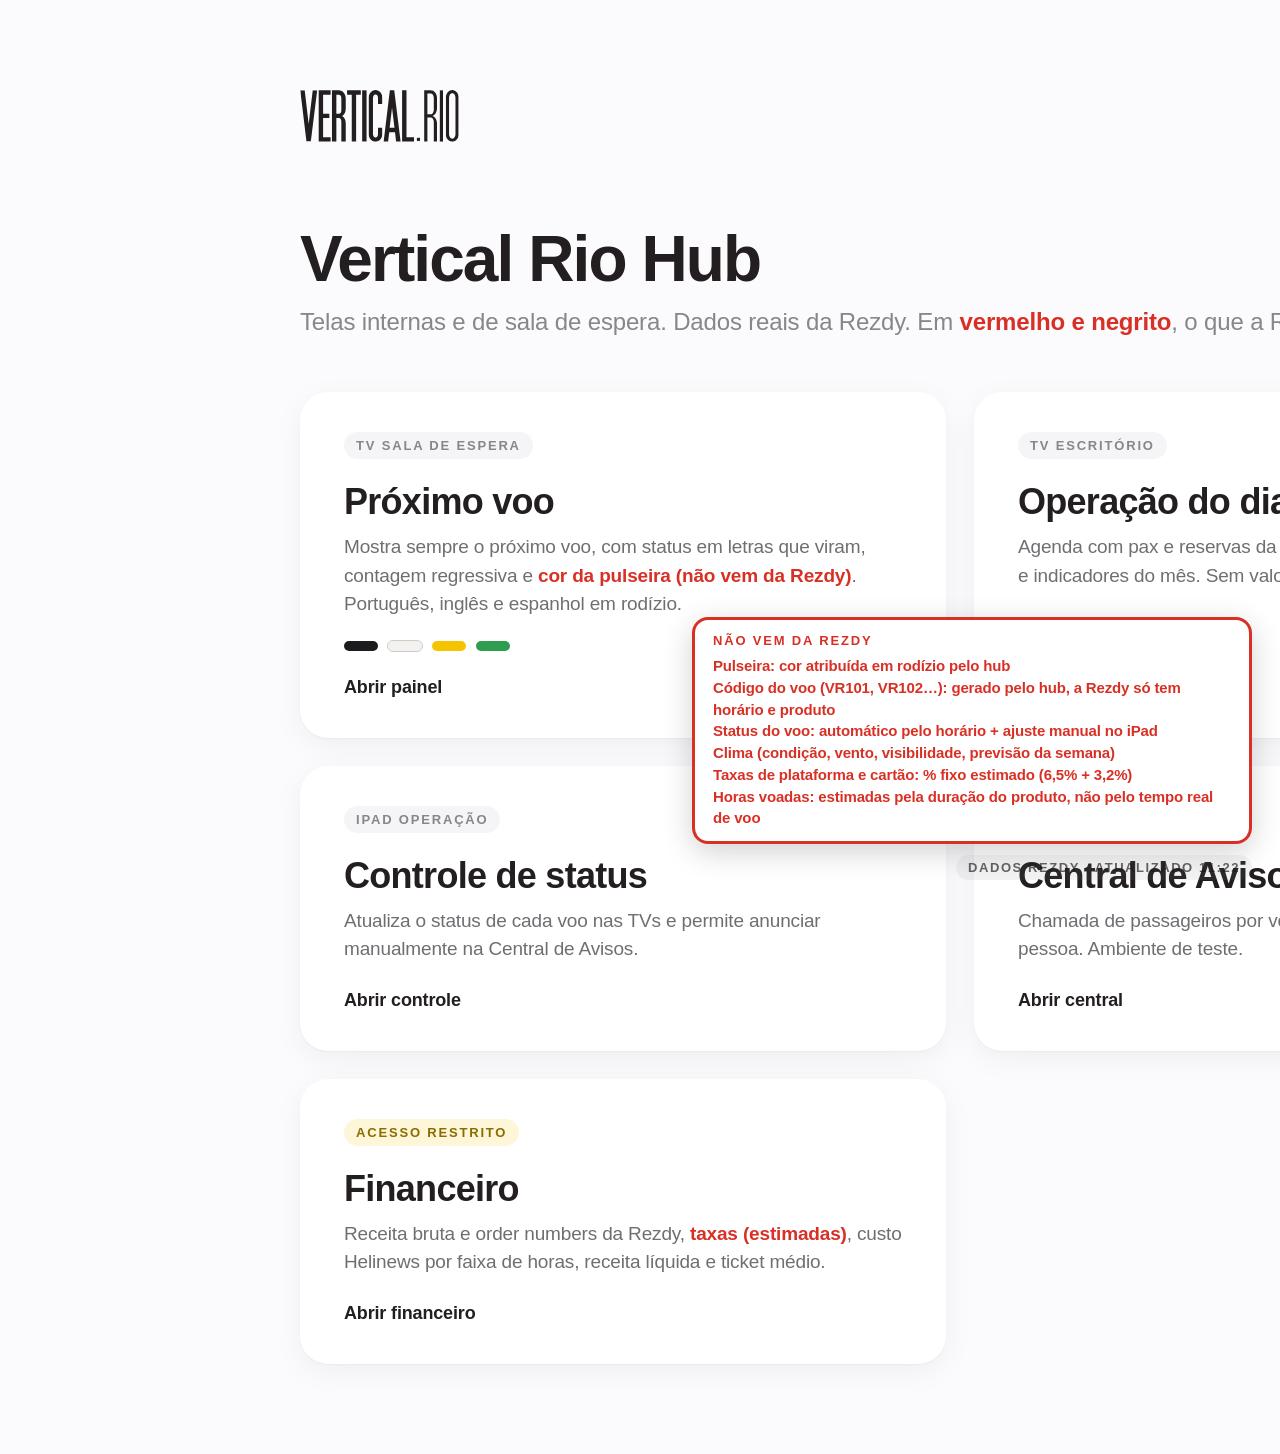
==== index.html @ 0a163457 "Hub Vertical Rio com dados da Rezdy Co-Authored-By: Claude Opus 5.5 <noreply@anthropic.com>" ====
<!doctype html><html lang="pt-BR"><head><meta charset="utf-8"><title>Vertical Rio Hub</title>
<link rel="stylesheet" href="assets/base.css">
<style>
html,body{height:auto;min-height:1080px;overflow:auto}
main{max-width:1440px;margin:0 auto;padding:90px 60px;animation:entra .6s ease}
.topo{display:flex;align-items:center;justify-content:space-between}.placa-logo{padding:0;background:none}.placa-logo img{height:52px}
.data{font-size:20px;color:var(--suave);font-weight:500}
h1{font-size:64px;font-weight:700;letter-spacing:-.03em;margin:80px 0 12px}
.sub{font-size:24px;color:var(--suave);margin-bottom:56px}
.grade{display:grid;grid-template-columns:repeat(2,1fr);gap:28px}
a.card{display:block;text-decoration:none;color:inherit;background:#fff;border-radius:28px;padding:40px 44px;box-shadow:0 1px 2px rgba(0,0,0,.04),0 8px 30px rgba(0,0,0,.05);transition:transform .25s ease,box-shadow .25s ease}
a.card:hover{transform:translateY(-4px);box-shadow:0 2px 4px rgba(0,0,0,.05),0 18px 50px rgba(0,0,0,.09)}
.tag{display:inline-block;font-size:13px;font-weight:600;letter-spacing:.14em;color:var(--suave);background:var(--card);padding:6px 12px;border-radius:999px}
.tag.r{background:#fdf6d8;color:#8a6d00}
.card h2{font-size:36px;font-weight:600;letter-spacing:-.02em;margin:22px 0 10px}.card p{font-size:19px;color:#6e6e73;line-height:1.5}
.card .ir{margin-top:26px;font-size:18px;font-weight:600}
.mini{display:flex;gap:10px;margin-top:22px}.mini i{width:34px;height:10px;border-radius:999px}
</style></head><body><main>
<div class="topo"><div class="placa-logo"><img src="assets/logo_vertical_rio.svg" alt="Vertical Rio"></div><div class="data" id="dt"></div></div>
<h1>Vertical Rio Hub</h1><div class="sub">Telas internas e de sala de espera. Dados reais da Rezdy. Em <b class="falta">vermelho e negrito</b>, o que a Rezdy não fornece.</div>
<div class="grade">
<a class="card" href="tv_sala_espera.html"><span class="tag">TV SALA DE ESPERA</span><h2>Próximo voo</h2><p>Mostra sempre o próximo voo, com status em letras que viram, contagem regressiva e <b class="falta">cor da pulseira (não vem da Rezdy)</b>. Português, inglês e espanhol em rodízio.</p><div class="mini"><i style="background:#1c1c1e"></i><i style="background:#f4f2ee;outline:1px solid #ccc"></i><i style="background:#f5c400"></i><i style="background:#2e9d4f"></i></div><div class="ir">Abrir painel</div></a>
<a class="card" href="tv_escritorio.html"><span class="tag">TV ESCRITÓRIO</span><h2>Operação do dia</h2><p>Agenda com pax e reservas da Rezdy, <b class="falta">clima (não vem da Rezdy)</b> e indicadores do mês. Sem valores financeiros.</p><div class="ir">Abrir tela</div></a>
<a class="card" href="ipad_operacao.html"><span class="tag">IPAD OPERAÇÃO</span><h2>Controle de status</h2><p>Atualiza o status de cada voo nas TVs e permite anunciar manualmente na Central de Avisos.</p><div class="ir">Abrir controle</div></a>
<a class="card" href="central_avisos.html"><span class="tag">ANUNCIAR</span><h2>Central de Avisos</h2><p>Chamada de passageiros por voz, acionada sempre por uma pessoa. Ambiente de teste.</p><div class="ir">Abrir central</div></a>
<a class="card" href="hub_financeiro.html"><span class="tag r">ACESSO RESTRITO</span><h2>Financeiro</h2><p>Receita bruta e order numbers da Rezdy, <b class="falta">taxas (estimadas)</b>, custo Helinews por faixa de horas, receita líquida e ticket médio.</p><div class="ir">Abrir financeiro</div></a>
</div></main><div class="amostra">DADOS DE EXEMPLO</div>
<script src="assets/rezdy_dados.js"></script>
<script src="assets/dados.js"></script>
<script>document.getElementById('dt').textContent=dataLonga();marcaOrigem(['Pulseira: cor atribuída em rodízio pelo hub','Código do voo (VR101, VR102…): gerado pelo hub, a Rezdy só tem horário e produto','Status do voo: automático pelo horário + ajuste manual no iPad','Clima (condição, vento, visibilidade, previsão da semana)','Taxas de plataforma e cartão: % fixo estimado (6,5% + 3,2%)','Horas voadas: estimadas pela duração do produto, não pelo tempo real de voo']);</script></body></html>
---- assets/base.css ----
/* Vertical Rio Hub: base visual (estilo limpo) */
:root{--tinta:#231F20;--fundo:#fbfbfd;--suave:#86868b;--linha:#e8e8ed;--card:#f5f5f7;--ok:#34a853;--atencao:#f5c400;--erro:#d93025;--board:#0e0e10;--flap:#1c1c1e;--flapTxt:#f5f5f7}
*{box-sizing:border-box;margin:0;padding:0}
html,body{width:1920px;height:1080px;overflow:hidden}
body{font-family:-apple-system,BlinkMacSystemFont,"SF Pro Display","SF Pro Text",Inter,"Segoe UI",Roboto,"Helvetica Neue",Arial,sans-serif;color:var(--tinta);background:var(--fundo);-webkit-font-smoothing:antialiased;letter-spacing:-.01em}
.amostra{position:fixed;right:28px;bottom:20px;font-size:13px;letter-spacing:.12em;font-weight:600;padding:5px 12px;border-radius:999px;background:rgba(134,134,139,.14);color:inherit;opacity:.7;z-index:99}
.placa-logo{background:#fff;padding:12px 18px;border-radius:10px;display:inline-flex;align-items:center}
.placa-logo img{height:48px;display:block}
@keyframes entra{from{opacity:0;transform:translateY(8px)}to{opacity:1;transform:none}}
button{font-family:inherit}
/* o que a Rezdy nao fornece: vermelho e negrito */
.falta{color:#d93025!important;font-weight:800!important}
.faltas{position:fixed;right:28px;bottom:56px;max-width:560px;background:#fff;border:3px solid #d93025;border-radius:16px;padding:12px 18px;z-index:98;color:#d93025;font-weight:800;font-size:15px;line-height:1.45;box-shadow:0 8px 30px rgba(0,0,0,.18)}
.faltas b{display:block;font-size:13px;letter-spacing:.14em;margin-bottom:4px}.faltas span{display:block}
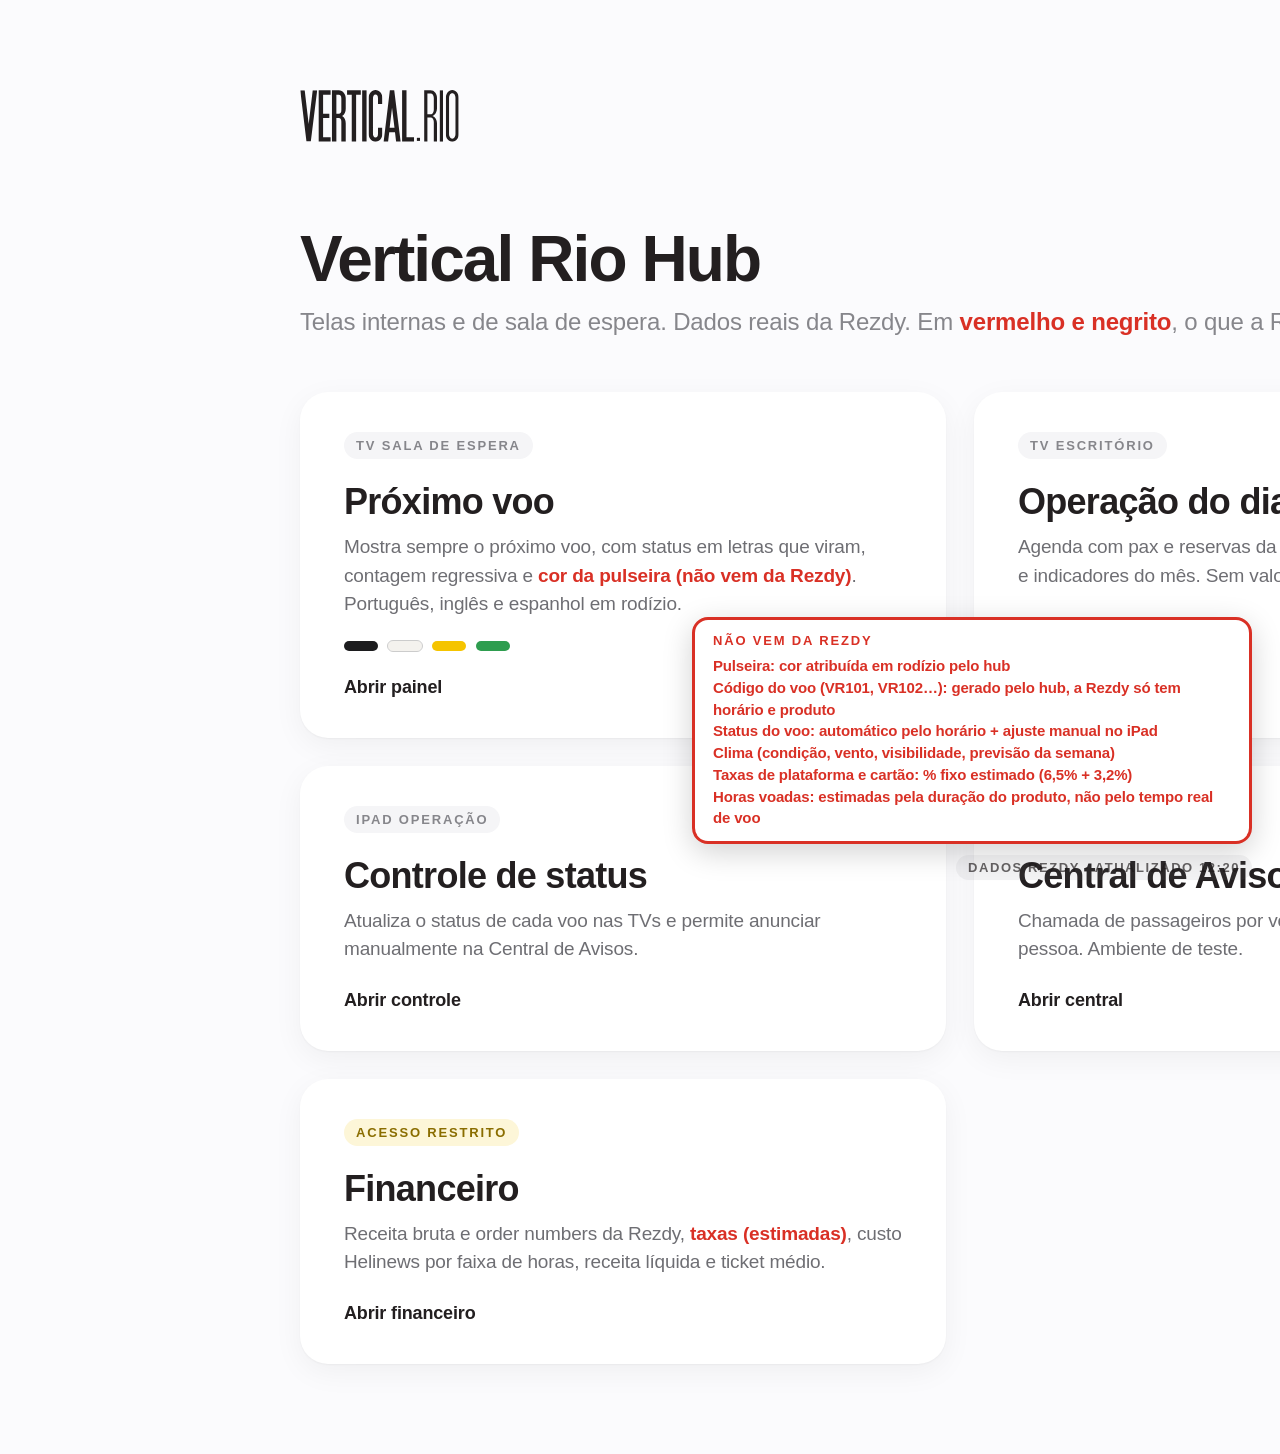
==== commit e9468bb1: "Páginas sempre carregam dados e scripts novos (sem cache de 10 min) Co-Authored-By: Claude Opus 5.5 " ====
--- a/index.html
+++ b/index.html
@@ -25,6 +25,6 @@
 <a class="card" href="central_avisos.html"><span class="tag">ANUNCIAR</span><h2>Central de Avisos</h2><p>Chamada de passageiros por voz, acionada sempre por uma pessoa. Ambiente de teste.</p><div class="ir">Abrir central</div></a>
 <a class="card" href="hub_financeiro.html"><span class="tag r">ACESSO RESTRITO</span><h2>Financeiro</h2><p>Receita bruta e order numbers da Rezdy, <b class="falta">taxas (estimadas)</b>, custo Helinews por faixa de horas, receita líquida e ticket médio.</p><div class="ir">Abrir financeiro</div></a>
 </div></main><div class="amostra">DADOS DE EXEMPLO</div>
-<script src="assets/rezdy_dados.js"></script>
-<script src="assets/dados.js"></script>
+<script>// sempre a versao mais nova (o GitHub Pages guarda cache por 10 min)
+var _t=Date.now();document.write('<script src="assets/rezdy_dados.js?t='+_t+'"><\/script><script src="assets/dados.js?t='+_t+'"><\/script>')</script>
 <script>document.getElementById('dt').textContent=dataLonga();marcaOrigem(['Pulseira: cor atribuída em rodízio pelo hub','Código do voo (VR101, VR102…): gerado pelo hub, a Rezdy só tem horário e produto','Status do voo: automático pelo horário + ajuste manual no iPad','Clima (condição, vento, visibilidade, previsão da semana)','Taxas de plataforma e cartão: % fixo estimado (6,5% + 3,2%)','Horas voadas: estimadas pela duração do produto, não pelo tempo real de voo']);</script></body></html>
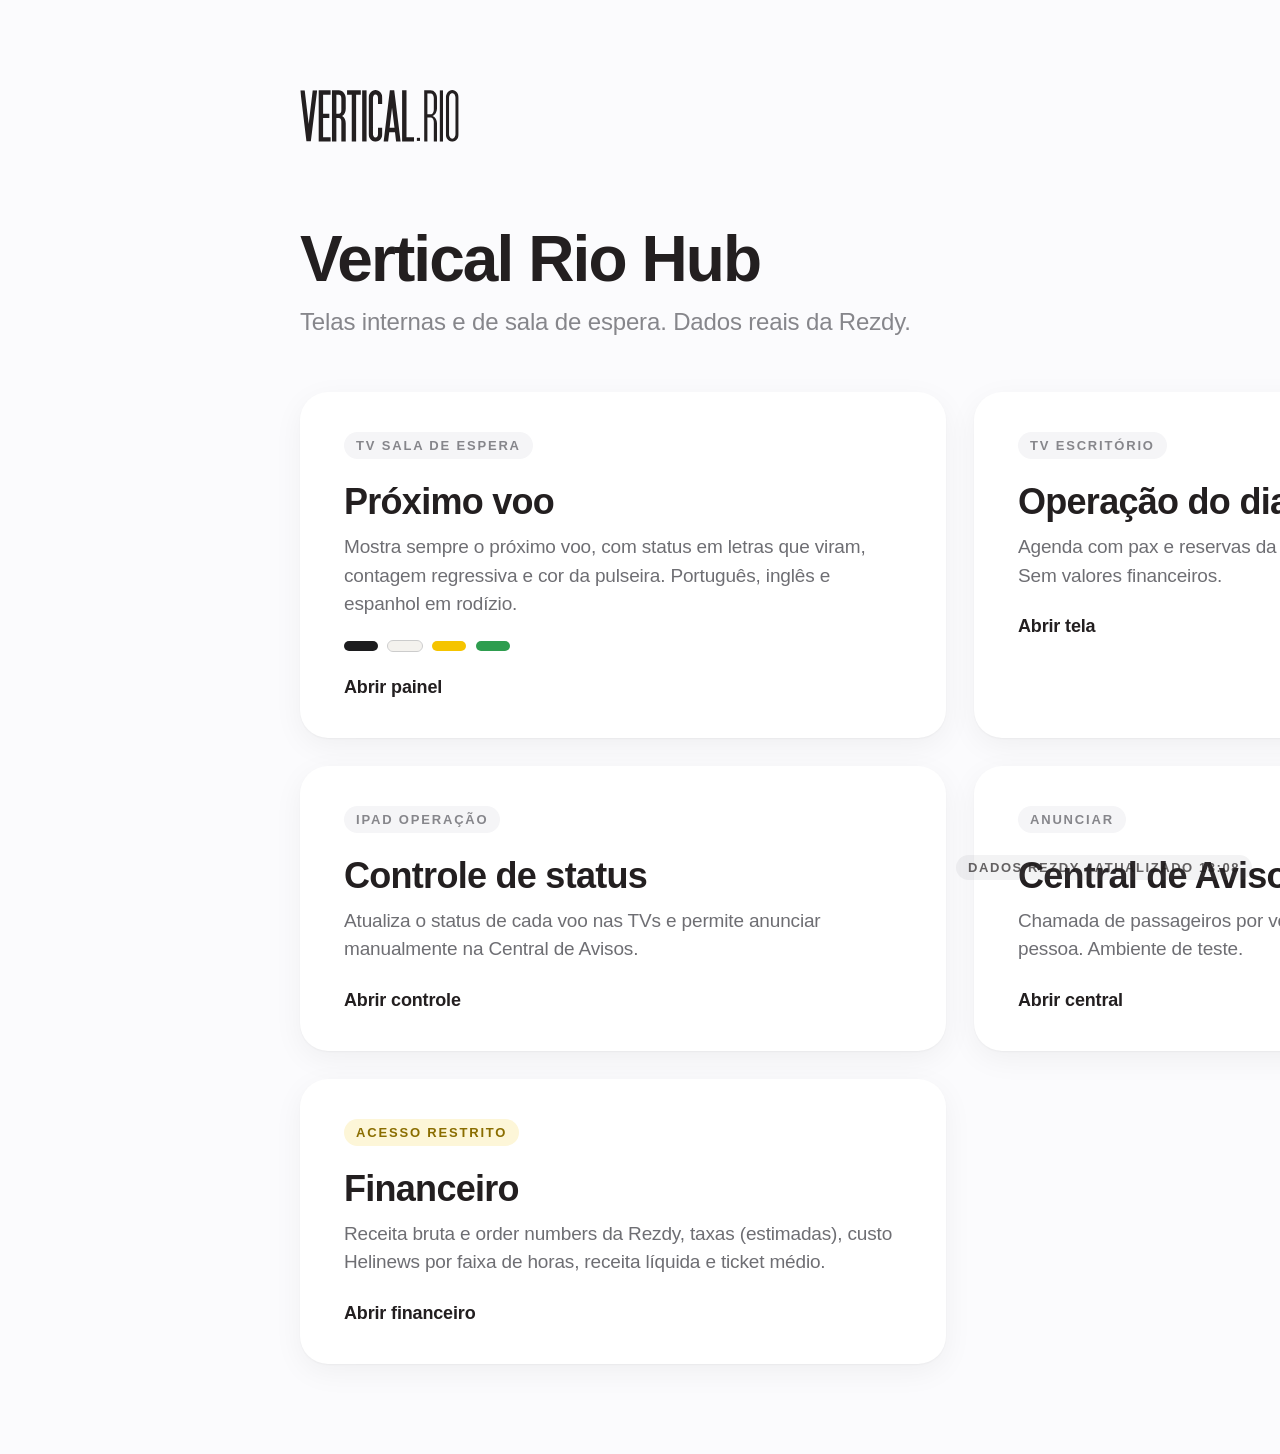
==== commit 3bd15eab: "Remove as marcações vermelhas e os quadros NÃO VEM DA REZDY Co-Authored-By: Claude Opus 5.5 <noreply" ====
--- a/index.html
+++ b/index.html
@@ -17,13 +17,13 @@
 .mini{display:flex;gap:10px;margin-top:22px}.mini i{width:34px;height:10px;border-radius:999px}
 </style></head><body><main>
 <div class="topo"><div class="placa-logo"><img src="assets/logo_vertical_rio.svg" alt="Vertical Rio"></div><div class="data" id="dt"></div></div>
-<h1>Vertical Rio Hub</h1><div class="sub">Telas internas e de sala de espera. Dados reais da Rezdy. Em <b class="falta">vermelho e negrito</b>, o que a Rezdy não fornece.</div>
+<h1>Vertical Rio Hub</h1><div class="sub">Telas internas e de sala de espera. Dados reais da Rezdy.</div>
 <div class="grade">
-<a class="card" href="tv_sala_espera.html"><span class="tag">TV SALA DE ESPERA</span><h2>Próximo voo</h2><p>Mostra sempre o próximo voo, com status em letras que viram, contagem regressiva e <b class="falta">cor da pulseira (não vem da Rezdy)</b>. Português, inglês e espanhol em rodízio.</p><div class="mini"><i style="background:#1c1c1e"></i><i style="background:#f4f2ee;outline:1px solid #ccc"></i><i style="background:#f5c400"></i><i style="background:#2e9d4f"></i></div><div class="ir">Abrir painel</div></a>
-<a class="card" href="tv_escritorio.html"><span class="tag">TV ESCRITÓRIO</span><h2>Operação do dia</h2><p>Agenda com pax e reservas da Rezdy, <b class="falta">clima (não vem da Rezdy)</b> e indicadores do mês. Sem valores financeiros.</p><div class="ir">Abrir tela</div></a>
+<a class="card" href="tv_sala_espera.html"><span class="tag">TV SALA DE ESPERA</span><h2>Próximo voo</h2><p>Mostra sempre o próximo voo, com status em letras que viram, contagem regressiva e cor da pulseira. Português, inglês e espanhol em rodízio.</p><div class="mini"><i style="background:#1c1c1e"></i><i style="background:#f4f2ee;outline:1px solid #ccc"></i><i style="background:#f5c400"></i><i style="background:#2e9d4f"></i></div><div class="ir">Abrir painel</div></a>
+<a class="card" href="tv_escritorio.html"><span class="tag">TV ESCRITÓRIO</span><h2>Operação do dia</h2><p>Agenda com pax e reservas da Rezdy, clima e indicadores do mês. Sem valores financeiros.</p><div class="ir">Abrir tela</div></a>
 <a class="card" href="ipad_operacao.html"><span class="tag">IPAD OPERAÇÃO</span><h2>Controle de status</h2><p>Atualiza o status de cada voo nas TVs e permite anunciar manualmente na Central de Avisos.</p><div class="ir">Abrir controle</div></a>
 <a class="card" href="central_avisos.html"><span class="tag">ANUNCIAR</span><h2>Central de Avisos</h2><p>Chamada de passageiros por voz, acionada sempre por uma pessoa. Ambiente de teste.</p><div class="ir">Abrir central</div></a>
-<a class="card" href="hub_financeiro.html"><span class="tag r">ACESSO RESTRITO</span><h2>Financeiro</h2><p>Receita bruta e order numbers da Rezdy, <b class="falta">taxas (estimadas)</b>, custo Helinews por faixa de horas, receita líquida e ticket médio.</p><div class="ir">Abrir financeiro</div></a>
+<a class="card" href="hub_financeiro.html"><span class="tag r">ACESSO RESTRITO</span><h2>Financeiro</h2><p>Receita bruta e order numbers da Rezdy, taxas (estimadas), custo Helinews por faixa de horas, receita líquida e ticket médio.</p><div class="ir">Abrir financeiro</div></a>
 </div></main><div class="amostra">DADOS DE EXEMPLO</div>
 <script>// sempre a versao mais nova (o GitHub Pages guarda cache por 10 min)
 var _t=Date.now();document.write('<script src="assets/rezdy_dados.js?t='+_t+'"><\/script><script src="assets/dados.js?t='+_t+'"><\/script>')</script>
--- a/assets/base.css
+++ b/assets/base.css
@@ -8,7 +8,4 @@
 .placa-logo img{height:48px;display:block}
 @keyframes entra{from{opacity:0;transform:translateY(8px)}to{opacity:1;transform:none}}
 button{font-family:inherit}
-/* o que a Rezdy nao fornece: vermelho e negrito */
-.falta{color:#d93025!important;font-weight:800!important}
-.faltas{position:fixed;right:28px;bottom:56px;max-width:560px;background:#fff;border:3px solid #d93025;border-radius:16px;padding:12px 18px;z-index:98;color:#d93025;font-weight:800;font-size:15px;line-height:1.45;box-shadow:0 8px 30px rgba(0,0,0,.18)}
-.faltas b{display:block;font-size:13px;letter-spacing:.14em;margin-bottom:4px}.faltas span{display:block}
+a.placa-logo{cursor:pointer;text-decoration:none;transition:opacity .2s}a.placa-logo:hover{opacity:.75}
